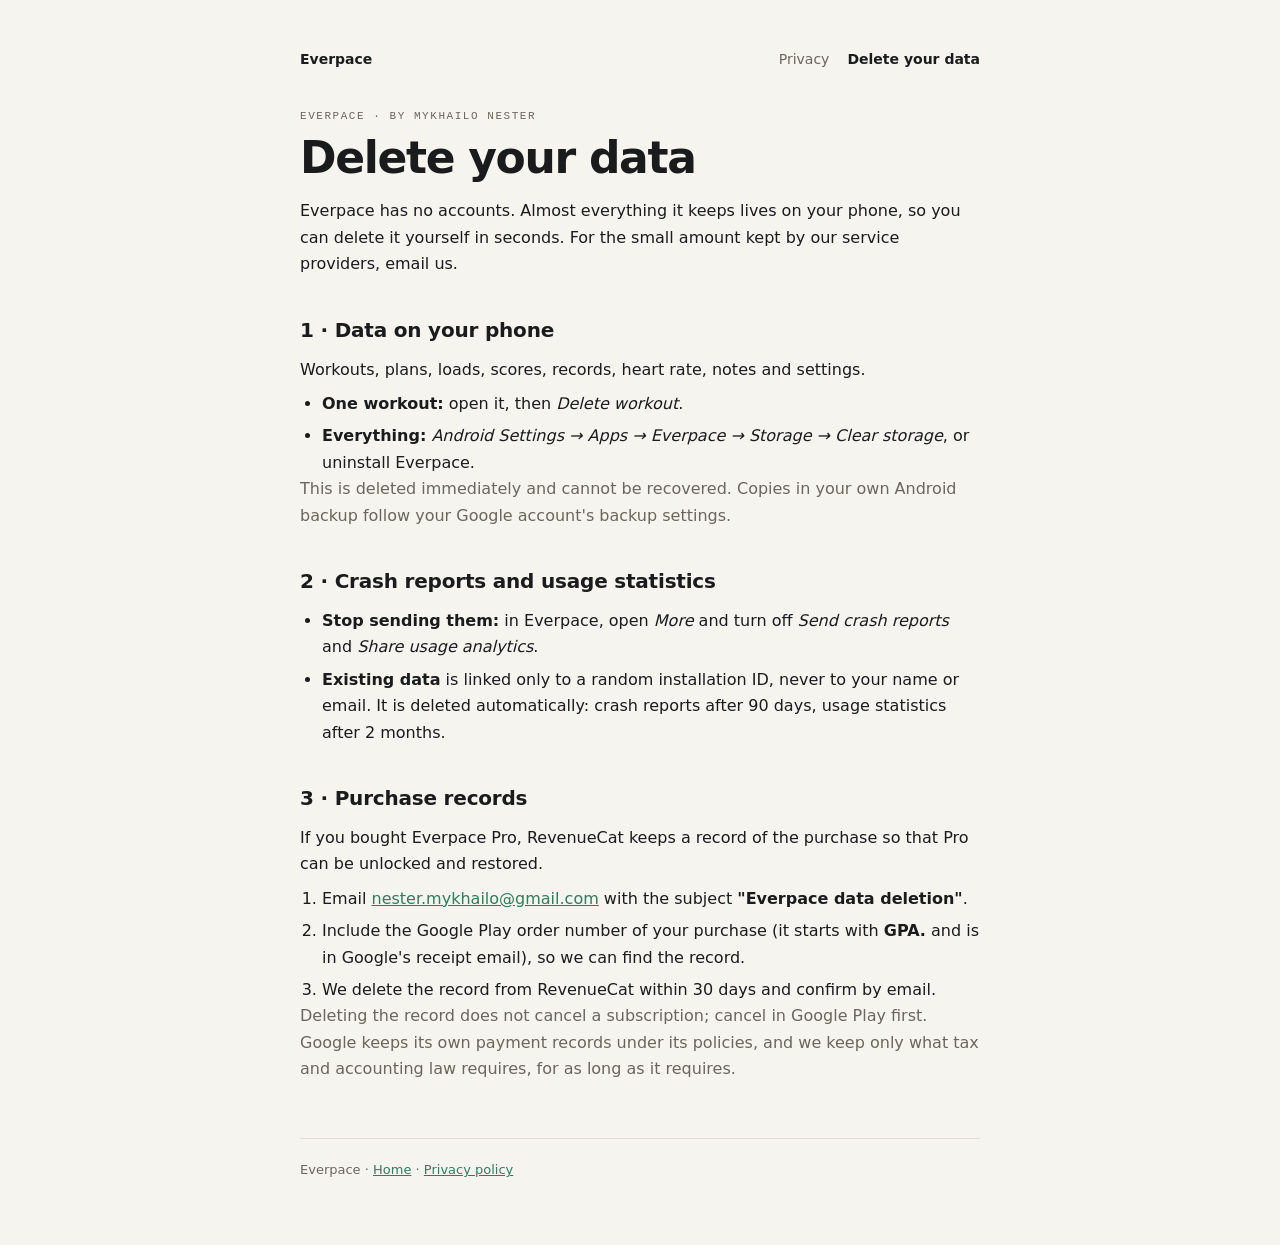
==== delete-data/index.html @ 0016bb0e "[#249] - privacy policy and data deletion pages" ====
<!doctype html>
<html lang="en">
<head>
<meta charset="utf-8"><meta name="viewport" content="width=device-width, initial-scale=1">
<title>Delete your Everpace data</title>
<meta name="description" content="How to delete the data the Everpace app keeps, and how to ask us to delete the rest.">
<link rel="stylesheet" href="../style.css">
</head>
<body><main>
<nav><a class="brand" href="../">Everpace</a><a href="../privacy/">Privacy</a><a class="on" href="./">Delete your data</a></nav>
<div class="kicker">Everpace · by Mykhailo Nester</div>
<h1>Delete your data</h1>
<p>Everpace has no accounts. Almost everything it keeps lives on your phone, so you can delete it yourself in seconds. For the small amount kept by our service providers, email us.</p>

<h2>1 · Data on your phone</h2>
<p>Workouts, plans, loads, scores, records, heart rate, notes and settings.</p>
<ul>
<li><b>One workout:</b> open it, then <i>Delete workout</i>.</li>
<li><b>Everything:</b> <i>Android Settings → Apps → Everpace → Storage → Clear storage</i>, or uninstall Everpace.</li>
</ul>
<p class="muted">This is deleted immediately and cannot be recovered. Copies in your own Android backup follow your Google account's backup settings.</p>

<h2>2 · Crash reports and usage statistics</h2>
<ul>
<li><b>Stop sending them:</b> in Everpace, open <i>More</i> and turn off <i>Send crash reports</i> and <i>Share usage analytics</i>.</li>
<li><b>Existing data</b> is linked only to a random installation ID, never to your name or email. It is deleted automatically: crash reports after 90 days, usage statistics after 2 months.</li>
</ul>

<h2>3 · Purchase records</h2>
<p>If you bought Everpace Pro, RevenueCat keeps a record of the purchase so that Pro can be unlocked and restored.</p>
<ol>
<li>Email <a href="mailto:nester.mykhailo@gmail.com?subject=Everpace%20data%20deletion">nester.mykhailo@gmail.com</a> with the subject <b>"Everpace data deletion"</b>.</li>
<li>Include the Google Play order number of your purchase (it starts with <b>GPA.</b> and is in Google's receipt email), so we can find the record.</li>
<li>We delete the record from RevenueCat within 30 days and confirm by email.</li>
</ol>
<p class="muted">Deleting the record does not cancel a subscription; cancel in Google Play first. Google keeps its own payment records under its policies, and we keep only what tax and accounting law requires, for as long as it requires.</p>

<footer>Everpace · <a href="../">Home</a> · <a href="../privacy/">Privacy policy</a></footer>
</main></body>
</html>
---- style.css ----
:root { --ground:#F6F4EF; --raised:#EFEDE6; --hair:#E2DFD8; --text:#1A1B1D; --muted:#69665F; --accent:#2E7D5B; --sans:"Manrope",system-ui,-apple-system,sans-serif; --mono:"JetBrains Mono",ui-monospace,monospace; }
@media (prefers-color-scheme: dark) { :root { --ground:#0C0D0F; --raised:#131518; --hair:#1C1F22; --text:#F2F3F4; --muted:#9A9FA4; --accent:#7FC8A9; } }
* { box-sizing:border-box; margin:0; padding:0; }
body { background:var(--ground); color:var(--text); font:400 16px/1.65 var(--sans); -webkit-font-smoothing:antialiased; }
main { max-width:720px; margin:0 auto; padding:48px 20px 64px; }
nav { display:flex; gap:18px; font-size:14px; margin-bottom:40px; } nav a { color:var(--muted); text-decoration:none; } nav a.on { color:var(--text); font-weight:600; }
.brand { font-weight:700; color:var(--text) !important; margin-right:auto; }
.kicker { font:500 11px/1 var(--mono); letter-spacing:.14em; text-transform:uppercase; color:var(--muted); }
h1 { font-size:clamp(30px,5vw,44px); line-height:1.1; letter-spacing:-.03em; margin:12px 0 16px; }
h2 { font-size:20px; letter-spacing:-.01em; margin:36px 0 10px; }
p, li { color:var(--text); } p + p { margin-top:10px; } .muted { color:var(--muted); }
ul, ol { padding-left:22px; display:grid; gap:6px; margin-top:8px; }
a { color:var(--accent); }
.box { border:1px solid var(--hair); background:var(--raised); border-radius:14px; padding:16px 18px; margin-top:16px; }
table { width:100%; border-collapse:collapse; margin-top:12px; font-size:15px; } th, td { text-align:left; padding:10px 8px; border-top:1px solid var(--hair); vertical-align:top; } th { font:500 11px var(--mono); letter-spacing:.1em; text-transform:uppercase; color:var(--muted); border-top:0; }
.tbl { overflow-x:auto; } .tbl table { min-width:520px; }
footer { margin-top:56px; padding-top:20px; border-top:1px solid var(--hair); color:var(--muted); font-size:13px; }
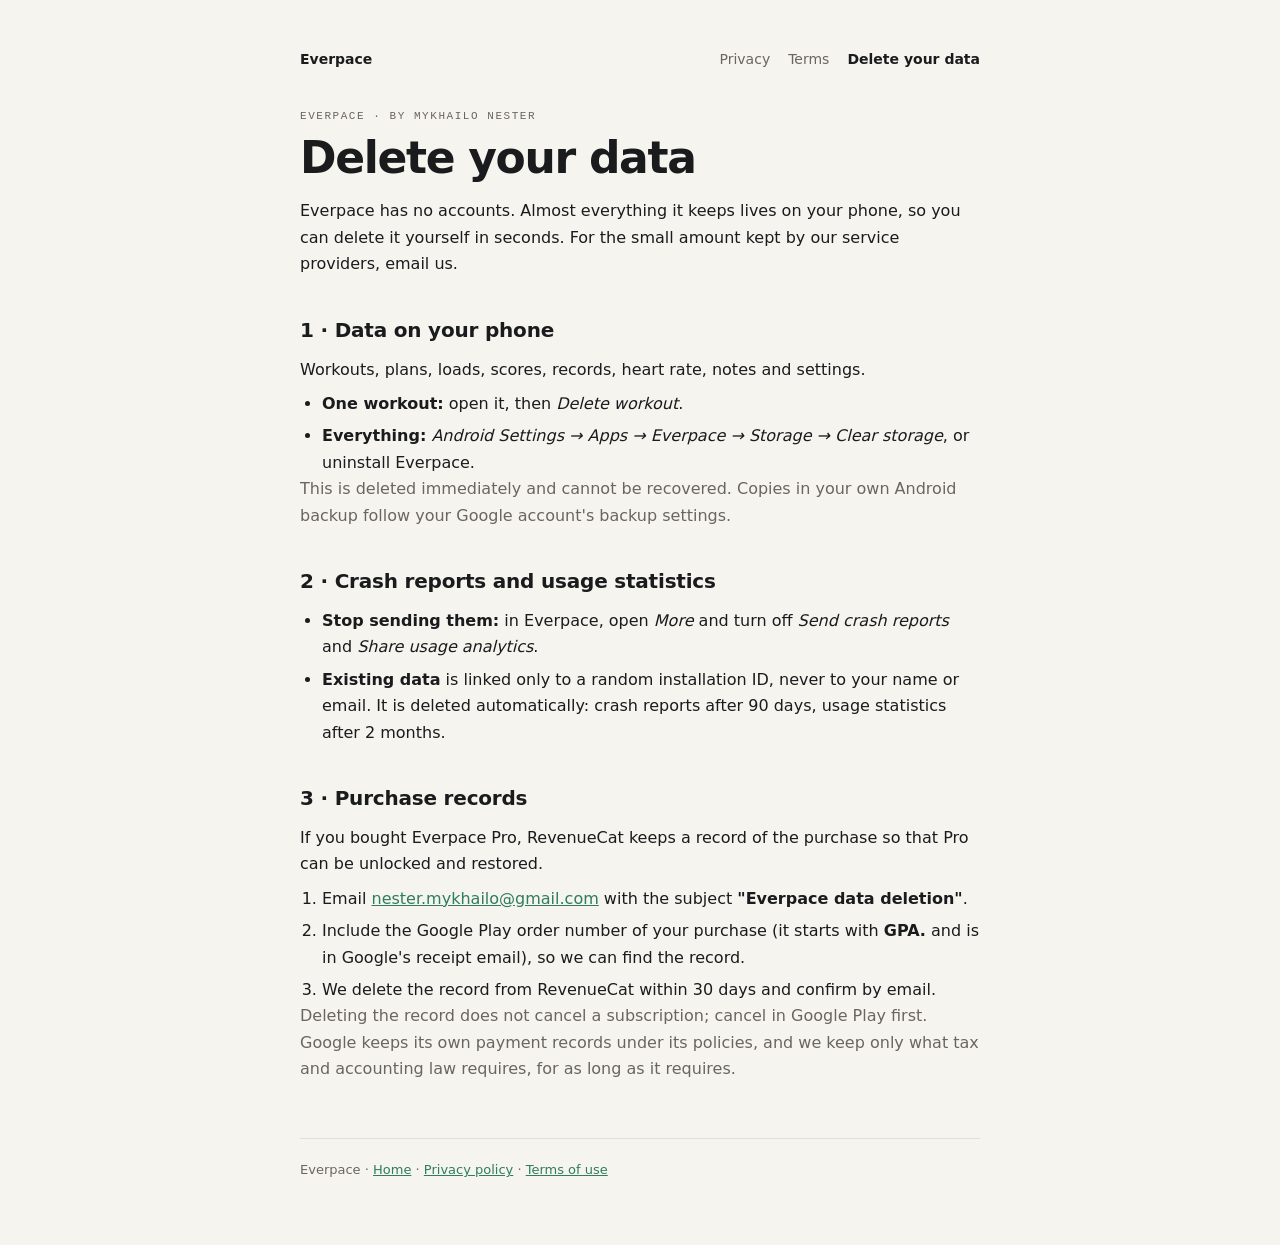
==== commit 57620b12: "- add terms page;" ====
--- a/delete-data/index.html
+++ b/delete-data/index.html
@@ -7,7 +7,7 @@
 <link rel="stylesheet" href="../style.css">
 </head>
 <body><main>
-<nav><a class="brand" href="../">Everpace</a><a href="../privacy/">Privacy</a><a class="on" href="./">Delete your data</a></nav>
+<nav><a class="brand" href="../">Everpace</a><a href="../privacy/">Privacy</a><a href="../terms/">Terms</a><a class="on" href="./">Delete your data</a></nav>
 <div class="kicker">Everpace · by Mykhailo Nester</div>
 <h1>Delete your data</h1>
 <p>Everpace has no accounts. Almost everything it keeps lives on your phone, so you can delete it yourself in seconds. For the small amount kept by our service providers, email us.</p>
@@ -35,6 +35,6 @@
 </ol>
 <p class="muted">Deleting the record does not cancel a subscription; cancel in Google Play first. Google keeps its own payment records under its policies, and we keep only what tax and accounting law requires, for as long as it requires.</p>
 
-<footer>Everpace · <a href="../">Home</a> · <a href="../privacy/">Privacy policy</a></footer>
+<footer>Everpace · <a href="../">Home</a> · <a href="../privacy/">Privacy policy</a> · <a href="../terms/">Terms of use</a></footer>
 </main></body>
 </html>
--- a/style.css
+++ b/style.css
@@ -3,7 +3,7 @@
 * { box-sizing:border-box; margin:0; padding:0; }
 body { background:var(--ground); color:var(--text); font:400 16px/1.65 var(--sans); -webkit-font-smoothing:antialiased; }
 main { max-width:720px; margin:0 auto; padding:48px 20px 64px; }
-nav { display:flex; gap:18px; font-size:14px; margin-bottom:40px; } nav a { color:var(--muted); text-decoration:none; } nav a.on { color:var(--text); font-weight:600; }
+nav { display:flex; flex-wrap:wrap; gap:6px 18px; font-size:14px; margin-bottom:40px; } nav a { color:var(--muted); text-decoration:none; } nav a.on { color:var(--text); font-weight:600; }
 .brand { font-weight:700; color:var(--text) !important; margin-right:auto; }
 .kicker { font:500 11px/1 var(--mono); letter-spacing:.14em; text-transform:uppercase; color:var(--muted); }
 h1 { font-size:clamp(30px,5vw,44px); line-height:1.1; letter-spacing:-.03em; margin:12px 0 16px; }
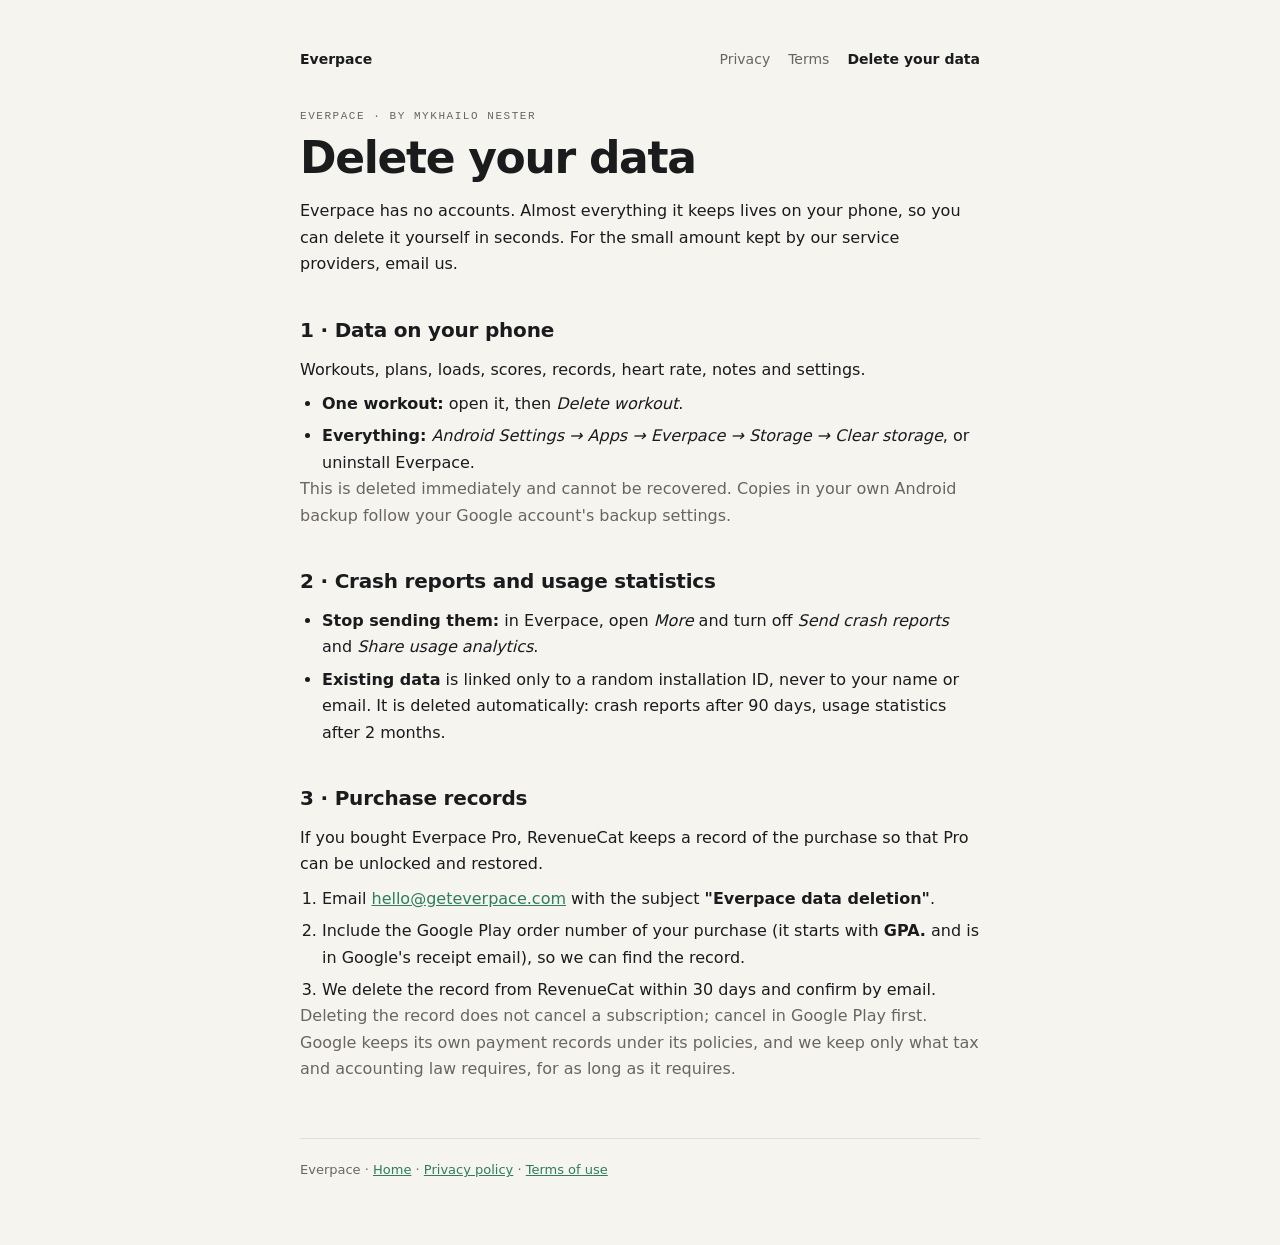
==== commit a086bd2b: "[#249] - geteverpace.com: support email, canonical links, forward from github.io" ====
--- a/delete-data/index.html
+++ b/delete-data/index.html
@@ -2,6 +2,8 @@
 <html lang="en">
 <head>
 <meta charset="utf-8"><meta name="viewport" content="width=device-width, initial-scale=1">
+<script>if (location.hostname.endsWith("github.io")) location.replace("https://geteverpace.com" + location.pathname.replace(/^\/everpace/, "") + location.search + location.hash);</script>
+<link rel="canonical" href="https://geteverpace.com/delete-data/">
 <title>Delete your Everpace data</title>
 <meta name="description" content="How to delete the data the Everpace app keeps, and how to ask us to delete the rest.">
 <link rel="stylesheet" href="../style.css">
@@ -29,7 +31,7 @@
 <h2>3 · Purchase records</h2>
 <p>If you bought Everpace Pro, RevenueCat keeps a record of the purchase so that Pro can be unlocked and restored.</p>
 <ol>
-<li>Email <a href="mailto:nester.mykhailo@gmail.com?subject=Everpace%20data%20deletion">nester.mykhailo@gmail.com</a> with the subject <b>"Everpace data deletion"</b>.</li>
+<li>Email <a href="mailto:hello@geteverpace.com?subject=Everpace%20data%20deletion">hello@geteverpace.com</a> with the subject <b>"Everpace data deletion"</b>.</li>
 <li>Include the Google Play order number of your purchase (it starts with <b>GPA.</b> and is in Google's receipt email), so we can find the record.</li>
 <li>We delete the record from RevenueCat within 30 days and confirm by email.</li>
 </ol>
